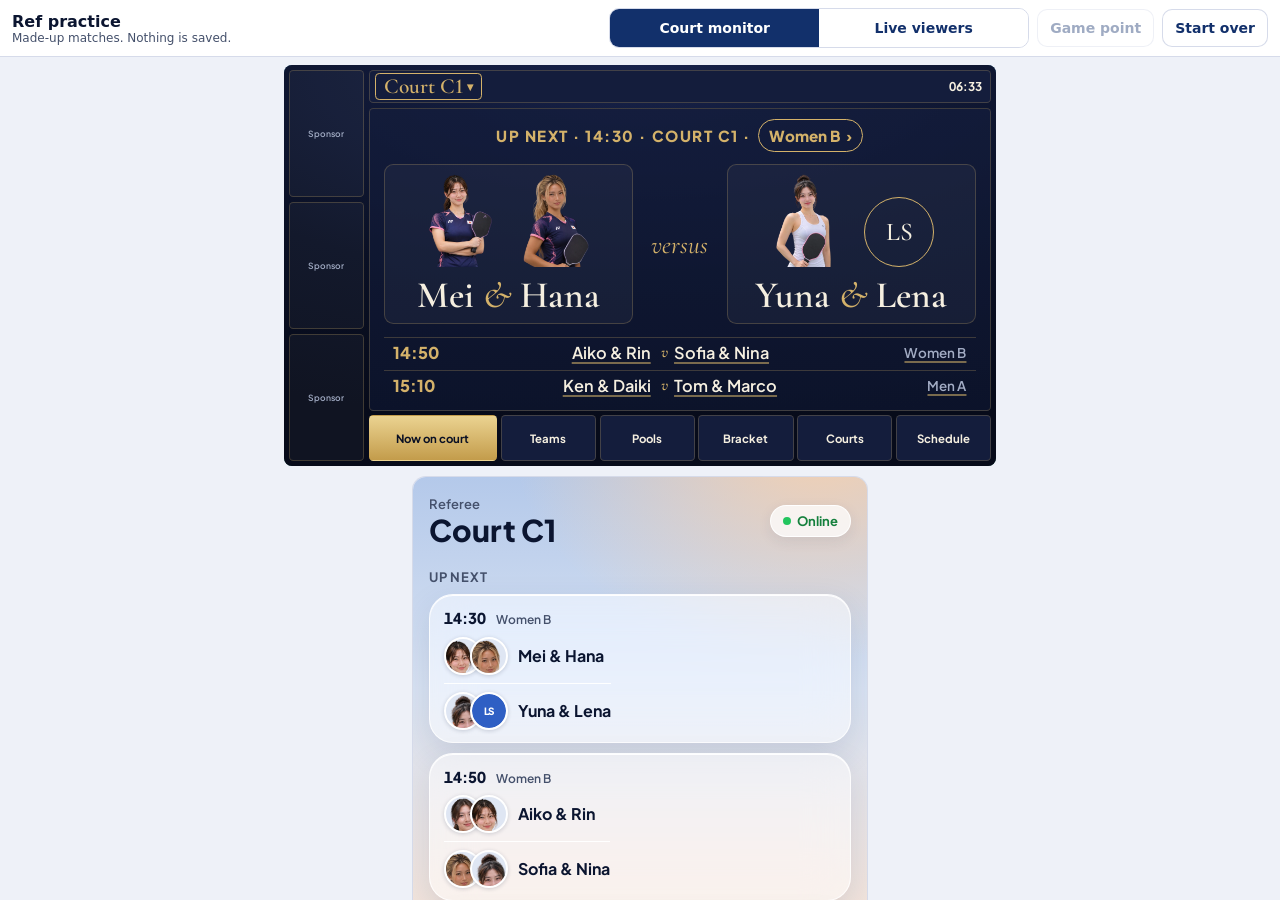
==== index.html @ c22890d1 "Screen switch in the top bar Co-Authored-By: Claude Opus 5.5 <noreply@anthropic.com>" ====
<!doctype html>
<html lang="en">
  <head>
    <meta charset="utf-8" />
    <title>Overlay preview</title>
    <meta name="viewport" content="width=device-width, initial-scale=1, viewport-fit=cover" />
    <style>
      /* Every overlay in one place, drawn by the real overlay.html from sample data. */
      :root {
        color-scheme: light;
        --navy: #12306b;
        --ink: #0b1530;
        --dim: #44506b;
        --line: rgba(30, 58, 138, 0.18);
      }
      * {
        box-sizing: border-box;
      }
      [hidden] {
        display: none !important;
      }
      body {
        margin: 0;
        background: #eef1f8;
        color: var(--ink);
        font-family: 'Segoe UI', system-ui, sans-serif;
      }
      header {
        position: sticky;
        top: 0;
        z-index: 2;
        background: #fff;
        border-bottom: 1px solid var(--line);
        padding: 10px 16px;
      }
      .bar {
        max-width: 1100px;
        margin: 0 auto;
        display: flex;
        align-items: center;
        gap: 8px;
      }
      .where {
        flex: 1;
        min-width: 0;
        font-weight: 700;
        white-space: nowrap;
        overflow: hidden;
        text-overflow: ellipsis;
      }
      button {
        font: inherit;
        font-weight: 700;
        border-radius: 10px;
        cursor: pointer;
        min-height: 44px;
        padding: 0 16px;
      }
      .step {
        border: 1px solid var(--line);
        background: #fff;
        color: var(--navy);
      }
      .step.primary,
      .play {
        border: 0;
        background: var(--navy);
        color: #fff;
      }
      .step:disabled {
        opacity: 0.4;
        cursor: default;
      }
      main {
        max-width: 1100px;
        margin: 0 auto;
        padding: 16px;
        display: flex;
        flex-direction: column;
        gap: 32px;
      }
      section {
        scroll-margin-top: 84px;
      }
      /* Room for Next to bring the last one to the top too. */
      section:last-child {
        min-height: calc(100vh - 100px);
      }
      h2 {
        margin: 0;
        font-size: 20px;
      }
      .when {
        margin: 2px 0 8px;
        color: var(--dim);
      }
      /* A stand-in for the camera, so the overlay's clear background shows. */
      .frame {
        position: relative;
        aspect-ratio: 16 / 9;
        border-radius: 10px;
        overflow: hidden;
        background: linear-gradient(180deg, #2f6f8f, #1d5a4c);
      }
      iframe {
        position: absolute;
        inset: 0;
        width: 100%;
        height: 100%;
        border: 0;
        background: transparent;
      }
      .play {
        margin-top: 8px;
      }

      .views {
        display: flex;
        border: 1px solid var(--line);
        border-radius: 10px;
        overflow: hidden;
        flex: none;
      }
      .views button {
        border: 0;
        border-radius: 0;
        background: #fff;
        color: var(--navy);
        padding: 0 12px;
      }
      .views button.on {
        background: var(--navy);
        color: #fff;
      }
      .bar.pairing .step,
      .bar.pairing .where {
        display: none;
      }
      .bar.pairing {
        justify-content: center;
      }

      /* The real ref page beside the real overlay, on made-up matches. Nothing touches the server. */
      #pair {
        max-width: 1500px;
        margin: 0 auto;
        padding: 16px;
      }
      .split {
        display: grid;
        grid-template-columns: minmax(0, 380px) minmax(0, 1fr);
        gap: 16px;
        align-items: start;
      }
      .split h2 {
        margin-bottom: 8px;
      }
      .screen .frame {
        max-width: calc((100vh - 280px) * 16 / 9);
        min-width: min(100%, 480px);
      }
      .phone {
        position: relative;
        height: calc(100vh - 170px);
        min-height: 560px;
        max-height: 850px;
        border-radius: 18px;
        overflow: hidden;
        border: 1px solid var(--line);
        background: #fff;
      }
      .made-up {
        margin: 8px 0 0;
        font-size: 13px;
        color: var(--dim);
      }
      .steps {
        list-style: none;
        margin: 12px 0 0;
        padding: 0;
        display: grid;
        grid-template-columns: repeat(6, minmax(0, 1fr));
        gap: 6px;
      }
      .steps li {
        padding: 8px 6px;
        min-height: 64px;
        border-radius: 10px;
        border: 1px solid var(--line);
        background: #fff;
        font-size: 13px;
        color: var(--dim);
      }
      .steps b {
        display: block;
        font-size: 14px;
        color: var(--ink);
      }
      .steps li.now {
        border: 2px solid var(--navy);
        background: #e8eefc;
      }
      .steps li.up {
        border: 2px solid #15803d;
        background: #e7f6ec;
      }
      .controls {
        display: flex;
        flex-wrap: wrap;
        gap: 8px;
        margin-top: 12px;
        align-items: center;
      }
      .controls .show {
        flex: 1 1 220px;
        border: 0;
        background: var(--navy);
        color: #fff;
      }
      .controls .show.hide {
        background: #fff;
        color: var(--navy);
        border: 2px solid var(--navy);
      }
      .controls .mode {
        flex: 0 1 auto;
        border: 1px solid var(--line);
        background: #fff;
        color: var(--ink);
      }
      .placenote {
        font-weight: 700;
      }
      .placenote.bad {
        color: #b91c1c;
      }
      .timer {
        display: flex;
        align-items: center;
        gap: 8px;
        font-weight: 700;
      }
      .timer select {
        font: inherit;
        min-height: 44px;
        padding: 0 8px;
        border: 1px solid var(--line);
        border-radius: 10px;
        background: #fff;
      }
      .ready {
        width: 100%;
        margin: 0;
        font-weight: 700;
        color: #b45309;
      }
      .log {
        list-style: none;
        margin: 12px 0 0;
        padding: 0;
        font-size: 14px;
      }
      .log li {
        padding: 6px 0;
        border-top: 1px solid var(--line);
      }
      .log time {
        color: var(--dim);
        margin-right: 8px;
        font-variant-numeric: tabular-nums;
      }
      @media (max-width: 900px) {
        .split {
          grid-template-columns: minmax(0, 1fr);
        }
        .screen {
          order: -1;
        }
        .steps {
          grid-template-columns: repeat(2, minmax(0, 1fr));
        }
      }

      /* Ref practice (?view=practice): two parts stacked. On top, the screen people watch,
         the stream or the court monitor, switched between. Below, the real ref page on
         made-up matches, so a tap there shows straight away above it. */
      body.practice > header,
      body.practice #pair {
        display: none;
      }
      #practice {
        display: none;
      }
      body.practice #practice {
        display: flex;
        flex-direction: column;
        /* Exactly the screen, so the picture stays in view while the ref taps below it. */
        height: 100dvh;
        min-height: 560px;
      }
      .pbar {
        display: flex;
        align-items: center;
        gap: 8px;
        padding: 8px 12px;
        padding-top: max(8px, env(safe-area-inset-top));
        background: #fff;
        border-bottom: 1px solid var(--line);
      }
      .pbar .ptitle {
        flex: 1;
        min-width: 0;
      }
      .pbar b {
        display: block;
        font-size: 16px;
      }
      .pbar small {
        display: block;
        color: var(--dim);
        font-size: 12px;
        white-space: nowrap;
        overflow: hidden;
        text-overflow: ellipsis;
      }
      .pbar button,
      .pswitch button {
        min-height: 38px;
        padding: 0 12px;
        border: 1px solid var(--line);
        background: #fff;
        color: var(--navy);
        font-size: 14px;
      }
      .pbar button[disabled] {
        opacity: 0.4;
      }
      .pscreen {
        width: 100%;
        max-width: calc(46dvh * 16 / 9);
        margin: 0 auto;
        padding: 8px 12px 0;
      }
      .pbar {
        flex-wrap: wrap;
      }
      .pswitch {
        display: flex;
        flex: 0 1 420px;
        border: 1px solid var(--line);
        border-radius: 10px;
        overflow: hidden;
      }
      .pswitch button {
        flex: 1;
        border: 0;
        border-radius: 0;
      }
      .pswitch button.on {
        background: var(--navy);
        color: #fff;
      }
      /* Too narrow for one line (a phone): the switch takes the second line, full width. */
      @media (max-width: 599px) {
        .pswitch {
          order: 1;
          flex-basis: 100%;
        }
      }
      .pscreen .frame {
        width: 100%;
        border-radius: 8px;
      }
      #practice .pref {
        flex: 1;
        min-height: 0;
        display: flex;
        width: 100%;
        max-width: 480px;
        margin: 10px auto 0;
        padding: 0 12px env(safe-area-inset-bottom);
      }
      .pref .phone {
        flex: 1;
        height: auto;
        min-height: 0;
        max-height: none;
        border-radius: 14px 14px 0 0;
        border-bottom: 0;
      }
    </style>
  </head>
  <body>
    <header>
      <div class="bar" id="bar">
        <div class="views">
          <button id="viewAll" class="on" onclick="setView(false)">All overlays</button>
          <button id="viewRef" onclick="setView(true)">With the ref</button>
          <button id="viewMonitor" onclick="setView(true, true)">Court monitor</button>
          <button onclick="location.href = './'">
            Ref practice
          </button>
        </div>
        <div class="where" id="where" aria-live="polite"></div>
        <button class="step" id="prev" onclick="go(-1)">Previous</button>
        <button class="step primary" id="next" onclick="go(1)">Next</button>
      </div>
    </header>
    <main id="list"></main>

    <div id="pair" hidden>
      <div class="split">
        <div>
          <h2>Referee</h2>
          <div class="phone"><iframe id="refFrame" title="Referee page"></iframe></div>
          <p class="made-up">The real ref page, on made-up matches. Nothing is saved.</p>
        </div>
        <div class="screen">
          <h2 id="screenTitle">What viewers see</h2>
          <div class="frame" id="liveBox">
            <iframe id="liveFrame" title="Overlay" src="overlay.html?preview=1"></iframe>
          </div>
          <div class="frame" id="monitorBox" hidden>
            <iframe id="monitorFrame" title="Court monitor"></iframe>
          </div>
          <ol class="steps" id="steps"></ol>
          <div class="controls">
            <p class="ready" id="ready" hidden>New stage ready: press Show to bring it up.</p>
            <button class="show" id="showButton" onclick="pressShow()"></button>
            <button class="mode" id="modeButton" onclick="switchMode()"></button>
            <label class="timer" id="monitorCourtBox" hidden>
              Monitor is on
              <select id="monitorCourtPick" onchange="setMonitorCourt()"></select>
            </label>
            <label class="timer" id="refCourtBox" hidden>
              Ref phone is on
              <select id="refCourtPick" onchange="setRefCourt()"></select>
            </label>
            <label class="timer" id="timerBox" hidden>
              Goes back after
              <select id="timerSeconds" onchange="setMonitorTimer()">
                <option value="10">10 seconds</option>
                <option value="20" selected>20 seconds</option>
                <option value="30">30 seconds</option>
                <option value="60">60 seconds</option>
              </select>
            </label>
            <button class="mode" id="skipButton" onclick="skipToGamePoint()">
              Skip to game point
            </button>
            <button class="mode" onclick="startOver()">Start over</button>
          </div>
          <div id="placeBox"></div>
          <ul class="log" id="log"></ul>
        </div>
      </div>
    </div>

    <div id="practice">
      <div class="pbar">
        <div class="ptitle">
          <b>Ref practice</b>
          <small>Made-up matches. Nothing is saved.</small>
        </div>
        <div class="pswitch" role="tablist">
          <button data-screen="monitor" class="on" onclick="showScreen('monitor')">
            Court monitor
          </button>
          <button data-screen="live" onclick="showScreen('live')">Live viewers</button>
        </div>
        <button id="pSkip" onclick="skipToGamePoint()" disabled>Game point</button>
        <button onclick="startOver()">Start over</button>
      </div>
      <section class="pscreen" id="pScreen"></section>
      <section class="pref" id="pRef"></section>
    </div>

    <script>
      const SAMPLE = (n) => new URL(`overlay/preview/player${n}.webp`, location.href).pathname;
      const at = (time) => `2026-11-14T${time}:00`;
      const TEAM1 = {
        name: 'Mei & Hana',
        wins: 2,
        losses: 1,
        point_difference: 4,
        previous: [],
        players: [
          { name: 'Mei Suzuki', dupr: 3.32, age: 28, photo: SAMPLE(1) },
          { name: 'Hana Sato', dupr: 3.18, age: 31, photo: SAMPLE(2) },
        ],
      };
      const TEAM2 = {
        name: 'Yuna & Lena',
        wins: 1,
        losses: 2,
        point_difference: -6,
        previous: [],
        players: [
          { name: 'Yuna Park', dupr: 3.05, age: 26, photo: SAMPLE(3) },
          // No photo: this is how a player who skipped the booth looks.
          { name: 'Lena Schmidt', dupr: 2.99, age: 34, photo: null },
        ],
      };
      const graphic = (stage, extra = {}) => ({
        key: `${stage}:1`,
        stage,
        court: 'C1',
        pool: 'Women B',
        start_time: at('14:30'),
        team1: TEAM1,
        team2: TEAM2,
        toss_winner: null,
        games: [],
        winner: null,
        following: [],
        ...extra,
      });
      const SCOREBOARD = {
        team1: TEAM1.name,
        team2: TEAM2.name,
        score1: 7,
        score2: 5,
        games1: 0,
        games2: 0,
        best_of: 1,
        game_number: 1,
        serving_team: 1,
        server_number: 2,
        status: 'IN_PROGRESS',
        division: 'Women',
        round: 'Semi-final',
      };
      const INTRO = { scoreboard: null, graphic: graphic('INTRO') };
      const PLAYERS = {
        scoreboard: null,
        graphic: graphic('PLAYERS', {
          toss_winner: 1,
          team1: {
            ...TEAM1,
            previous: [
              {
                opponent: 'Aiko & Rin',
                won: true,
                games: [[11, 8]],
              },
              {
                opponent: 'Sofia & Nina',
                won: false,
                games: [[8, 11]],
              },
              {
                opponent: 'Kaya & Mio',
                won: true,
                games: [[11, 9]],
              },
            ],
          },
          team2: {
            ...TEAM2,
            previous: [
              {
                opponent: 'Sofia & Nina',
                won: true,
                games: [[11, 9]],
              },
              {
                opponent: 'Aiko & Rin',
                won: false,
                games: [[10, 12]],
              },
              {
                opponent: 'Kaya & Mio',
                won: false,
                games: [[5, 11]],
              },
            ],
          },
        }),
      };

      const OVERLAYS = [
        { name: 'Match intro', when: 'The ref calls the players.', state: INTRO },
        {
          name: 'Coin toss: who calls it',
          when: 'A player presses their name.',
          state: {
            scoreboard: null,
            graphic: graphic('TOSS', {
              toss: {
                caller_team: 1,
                caller_name: 'Mei Suzuki',
                call: null,
                result: null,
                picks: [],
                starters: [],
                latest: null,
              },
            }),
          },
        },
        {
          name: 'Coin toss: what they call',
          when: 'They press heads or tails, and the coin spins.',
          state: {
            scoreboard: null,
            graphic: graphic('TOSS', {
              toss: {
                caller_team: 1,
                caller_name: 'Mei Suzuki',
                call: 'HEADS',
                result: null,
                picks: [],
                starters: [],
                latest: null,
              },
            }),
          },
        },
        {
          name: 'Coin toss: what they pick',
          when: 'Each team makes its pick. Who serves or receives first looks the same, with one player.',
          state: {
            scoreboard: null,
            graphic: graphic('TOSS', {
              toss: {
                caller_team: 1,
                caller_name: 'Mei Suzuki',
                call: 'HEADS',
                result: 'TAILS',
                picks: [{ team: 2, choice: 'SERVE' }],
                starters: [],
                latest: 'PICK',
              },
            }),
          },
        },
        {
          name: 'Player cards',
          when: 'The phone is back with the ref, or the ref flipped the coin.',
          state: PLAYERS,
        },
        {
          name: 'Scoreboard',
          when: 'The ref starts the match.',
          state: { scoreboard: SCOREBOARD, graphic: null },
        },
        {
          name: 'Match result',
          when: 'The ref finishes the match.',
          state: {
            scoreboard: null,
            graphic: graphic('RESULT', {
              winner: 1,
              games: [[11, 9]],
            }),
          },
        },
        {
          name: 'Up next and order of play',
          when: 'Before the first match, and each time signing is completed.',
          state: {
            scoreboard: null,
            graphic: graphic('UP_NEXT', {
              following: [
                {
                  start_time: at('14:50'),
                  pool: 'Women B',
                  team1: 'Aiko & Rin',
                  team2: 'Sofia & Nina',
                },
                {
                  start_time: at('15:10'),
                  pool: 'Men A',
                  team1: 'Ken & Daiki',
                  team2: 'Tom & Marco',
                },
                {
                  start_time: at('15:30'),
                  pool: 'Men A',
                  team1: 'Jun & Sota',
                  team2: 'Alex & Ben',
                },
                { start_time: at('15:50'), pool: 'Mixed', team1: 'Mei & Ken', team2: 'Yuna & Tom' },
              ],
            }),
          },
        },
        { name: 'Stinger', when: 'Plays on every change of graphic.', state: INTRO, stinger: true },
      ];

      // "Move score" under a frame showing the score: drag it, pull its yellow corner
      // to resize. Saved on letting go; every stream's overlay in OBS follows within
      // a few seconds, and the frames here straight away.
      const placeFrames = [];
      function placeControls(frame) {
        placeFrames.push(frame);
        const box = document.createElement('div');
        box.className = 'controls';
        box.innerHTML = `<button class="mode">Move score</button>
          <button class="mode" hidden>Back to the default spot</button>
          <span class="placenote" hidden></span>`;
        const [toggle, reset, note] = box.children;
        let on = false;
        const send = (resetting = false) =>
          frame.contentWindow.postMessage({ placing: on, reset: resetting }, location.origin);
        toggle.onclick = () => {
          on = !on;
          toggle.textContent = on ? 'Done moving' : 'Move score';
          reset.hidden = note.hidden = !on;
          note.className = 'placenote';
          note.textContent = 'Drag it, or pull the yellow corner to resize.';
          send();
        };
        reset.onclick = () => send(true);
        frame.addEventListener('load', () => on && send());
        window.addEventListener('message', (event) => {
          if (event.origin !== location.origin || event.source !== frame.contentWindow) return;
          if (event.data?.layoutSaved == null) return;
          note.hidden = false;
          note.className = event.data.layoutSaved ? 'placenote' : 'placenote bad';
          note.textContent = event.data.layoutSaved
            ? 'Saved: every stream uses this now.'
            : 'Not saved: sign in to Bracket in this browser first.';
          // The other frames on this page follow at once.
          if (event.data.layoutSaved) {
            for (const other of placeFrames) {
              if (other !== frame)
                other.contentWindow?.postMessage({ reloadLayout: true }, location.origin);
            }
          }
        });
        return box;
      }

      const list = document.getElementById('list');
      const sections = OVERLAYS.map((overlay, index) => {
        const section = document.createElement('section');
        section.dataset.index = index;
        section.innerHTML = `<h2>${index + 1}. ${overlay.name}</h2><p class="when">${overlay.when}</p>
    <div class="frame"><iframe title="${overlay.name}" src="overlay.html?preview=1" loading="lazy"></iframe></div>`;
        const frame = section.querySelector('iframe');
        frame.addEventListener('load', () =>
          frame.contentWindow.postMessage(overlay.state, location.origin),
        );
        if (overlay.stinger) {
          const play = document.createElement('button');
          play.className = 'play';
          play.textContent = 'Play stinger';
          let showing = INTRO;
          play.onclick = () => {
            showing = showing === INTRO ? PLAYERS : INTRO;
            frame.contentWindow.postMessage(showing, location.origin);
          };
          section.append(play);
        }
        if (overlay.state.scoreboard != null) section.append(placeControls(frame));
        list.append(section);
        return section;
      });

      let current = 0;
      let pairing = false;
      function showWhere() {
        document.getElementById('where').textContent =
          `${current + 1} of ${OVERLAYS.length} · ${OVERLAYS[current].name}`;
        document.getElementById('prev').disabled = current === 0;
        document.getElementById('next').disabled = current === OVERLAYS.length - 1;
      }

      function go(step) {
        const target = Math.min(OVERLAYS.length - 1, Math.max(0, current + step));
        current = target;
        showWhere();
        sections[target].scrollIntoView();
      }

      // The overlay at the top of the window, however it got there. Several fit on a tall screen.
      window.addEventListener('scroll', () => {
        if (pairing) return;
        current =
          sections.filter((section) => section.getBoundingClientRect().top <= 100).length - 1;
        showWhere();
      });

      document.addEventListener('keydown', (event) => {
        if (pairing) return;
        if (event.key === 'ArrowRight') go(1);
        if (event.key === 'ArrowLeft') go(-1);
      });
      showWhere();

      /* With the ref: the real referee page beside the real overlay, on made-up matches. The ref
   page's requests come here instead of the server (see ref-sandbox.js), so nothing is saved
   and any change to its flow shows up here straight away. The answers, the stages and the
   show and hide rules copy the backend (routes/match_scoring.py, routes/referee.py and
   logic/overlay.py), so change them together. */
      const STAGES = [
        {
          stage: 'UP_NEXT',
          name: 'Up next',
          cause: 'Before the first match, or signing completed',
        },
        { stage: 'INTRO', name: 'Match intro', cause: 'Ref called the players' },
        { stage: 'TOSS', name: 'Coin toss', cause: 'A player pressed their name' },
        { stage: 'PLAYERS', name: 'Player cards', cause: 'Phone back with the ref' },
        { stage: 'SCORE', name: 'Scoreboard', cause: 'Ref started the match' },
        { stage: 'RESULT', name: 'Match result', cause: 'Ref finished the match' },
      ];
      const stageInfo = (stage) => STAGES.find((row) => row.stage === stage);
      const $ = (id) => document.getElementById(id);
      const person = (name, dupr, age, photo = null) => ({ name, dupr, age, photo });
      const pair = (name, players) => ({
        name,
        players,
        wins: 0,
        losses: 0,
        point_difference: 0,
        previous: [],
      });
      const RULES = { scoring_type: 'SIDEOUT', play_to: 11, win_by: 2, switch_ends: true };
      const C1_MATCHES = [
        {
          id: 1,
          time: '14:30',
          pool: 'Women B',
          best_of: 1,
          team1: PLAYERS.graphic.team1,
          team2: PLAYERS.graphic.team2,
        },
        {
          id: 2,
          time: '14:50',
          pool: 'Women B',
          best_of: 1,
          team1: pair('Aiko & Rin', [
            person('Aiko Tanaka', 3.41, 24, SAMPLE(4)),
            person('Rin Ito', 3.27, 29, SAMPLE(1)),
          ]),
          team2: pair('Sofia & Nina', [
            person('Sofia Reyes', 3.12, 33, SAMPLE(2)),
            person('Nina Koh', 3.36, 27, SAMPLE(3)),
          ]),
        },
        {
          // Nobody here has been to the booth: the plain card.
          id: 3,
          time: '15:10',
          pool: 'Men A',
          best_of: 1,
          team1: pair('Ken & Daiki', [person('Ken Mori', 3.5, 35), person('Daiki Abe', 3.44, 30)]),
          team2: pair('Tom & Marco', [
            person('Tom Lee', 3.38, 41),
            person('Marco Rossi', 3.29, 38),
          ]),
        },
      ];
      // The court the ref phone is on, and its matches: the rest of this page works on those.
      let refCourt = 'C1';
      let monitorCourt = 'C1';
      let MATCHES = C1_MATCHES;
      const allMatches = () => Object.values(LINES).flat();
      const matchById = (id) => allMatches().find((match) => match.id === id);
      const courtOf = (id) => COURT_NAMES.find((name) => LINES[name].some((row) => row.id === id));

      let sim;
      let lastStage;
      let lastShowing;

      function startOver() {
        const live = {};
        for (const match of allMatches()) {
          live[match.id] = {
            scoring: null,
            history: [],
            opened: false,
            tossed: false,
            completed: false,
            signatures: [],
            savedAt: 0,
          };
        }
        sim = {
          live,
          notes: {},
          clock: 0,
          index: 0,
          stage: 'UP_NEXT',
          mode: sim?.mode ?? 'DISAPPEAR',
          displayed: null,
          hidden: null,
        };
        // Some courts are already playing when the page starts.
        for (const row of ALREADY_PLAYING) {
          const match = matchById(row.id);
          const scoring = {
            ...newScoring(
              match,
              row.serving,
              match.id * 100 + row.serving * 10 + row.server,
              match.id * 100 + (3 - row.serving) * 10,
            ),
            current_score1: row.score1,
            current_score2: row.score2,
            server_number: row.serverNumber,
          };
          Object.assign(live[match.id], {
            scoring,
            history: [copy(scoring)],
            opened: true,
            tossed: true,
          });
        }
        findStage();
        lastStage = undefined;
        lastShowing = undefined;
        $('log').replaceChildren();
        sessionStorage.removeItem('ref.pending.demo');
        openRef();
        // The monitor starts over too, so it's never older code than the phone.
        if ($('monitorFrame').src) $('monitorFrame').src = 'court-screen.html?preview=1';
        update();
      }

      function openRef(resume = null) {
        $('refFrame').src =
          `ref.html?tournament=demo&court=${COURT_NAMES.indexOf(refCourt) + 1}&sandbox=1${resume ? `&resume=${resume}` : ''}`;
      }

      const isFinished = (live) => live.scoring?.status === 'FINISHED';

      // Where one court has got to: which stage, and which of its matches.
      function stageOfLine(matches) {
        const line = matches.map((match, index) => ({ index, live: sim.live[match.id] }));
        const pick = (stage, row) => ({ stage, index: row.index });

        const playing = line.find((row) => row.live.scoring?.status === 'IN_PROGRESS');
        if (playing) return pick('SCORE', playing);
        const waiting = line.filter((row) => !isFinished(row.live));
        const tossing = waiting.find((row) => row.live.tossLive);
        if (tossing) return pick('TOSS', tossing);
        const tossed = waiting.find((row) => row.live.tossed);
        if (tossed) return pick('PLAYERS', tossed);
        const opened = waiting.find((row) => row.live.opened);
        if (opened) return pick('INTRO', opened);

        const refereed = line.filter((row) => isFinished(row.live));
        if (refereed.length) {
          const latest = refereed.reduce((a, b) => (b.live.savedAt > a.live.savedAt ? b : a));
          if (!latest.live.completed) return pick('RESULT', latest);
        }
        if (waiting.length) return pick('UP_NEXT', waiting[0]);
        return { stage: null, index: 0 };
      }

      function findStage() {
        Object.assign(sim, stageOfLine(MATCHES));
      }

      function refereeRow(match) {
        const live = sim.live[match.id];
        const players = (team, side) =>
          team.players.map((player, i) => {
            const id = match.id * 100 + side * 10 + i;
            return { id, name: player.name, note: sim.notes[id] ?? null, photo: player.photo };
          });
        return {
          ...RULES,
          match_id: match.id,
          start_time: at(match.time),
          pool: match.pool,
          best_of: match.best_of,
          team1: match.team1.name,
          team2: match.team2.name,
          team1_players: players(match.team1, 1),
          team2_players: players(match.team2, 2),
          ready: true,
          toss: live.toss ?? null,
          status: live.scoring?.status ?? 'NOT_STARTED',
          games: live.scoring?.games ?? [],
          current_score1: live.scoring?.current_score1 ?? 0,
          current_score2: live.scoring?.current_score2 ?? 0,
          undo_steps: Math.max(0, live.history.length - 1),
        };
      }

      const copy = (value) => JSON.parse(JSON.stringify(value));
      const signedFor = (scoring) =>
        JSON.stringify([
          scoring?.games,
          scoring?.current_score1,
          scoring?.current_score2,
          scoring?.status,
        ]);

      function saveScoring(live, body) {
        if (signedFor(live.scoring) !== signedFor(body)) {
          live.signatures = [];
          live.completed = false;
        }
        live.scoring = { ...live.scoring, ...body };
        live.history.push(copy(live.scoring));
        live.savedAt = ++sim.clock;
      }

      const newScoring = (match, serving, serverAnchor, receiverAnchor) => ({
        ...RULES,
        best_of: match.best_of,
        id: match.id,
        match_id: match.id,
        tournament_id: 0,
        updated: new Date().toISOString(),
        games: [],
        current_score1: 0,
        current_score2: 0,
        serving_team: serving,
        server_number: 2,
        first_server_team: serving,
        server_anchor_player_id: serverAnchor,
        receiver_anchor_player_id: receiverAnchor,
        current_server_player_id: serverAnchor,
        status: 'IN_PROGRESS',
      });

      function answerRef(method, route, body) {
        const fail = (status, detail) => ({ status, data: { detail } });
        const ok = (data) => ({ status: 200, data });

        const courtAsked = route.match(/^\/referee\/courts\/(\d+)\/matches$/);
        if (method === 'GET' && courtAsked) {
          const name = COURT_NAMES[Number(courtAsked[1]) - 1];
          return ok({ court_name: name, colors: {}, matches: LINES[name].map(refereeRow) });
        }
        const note = route.match(/^\/referee\/players\/(\d+)\/note$/);
        if (method === 'PUT' && note) {
          sim.notes[note[1]] = body.note.trim() || null;
          return ok({ success: true });
        }
        const found = route.match(/^\/(?:referee\/)?matches\/(\d+)\/(.+)$/);
        const match = found && matchById(Number(found[1]));
        if (!match) return fail(404, 'No such match');
        const live = sim.live[match.id];
        const vs = `${match.team1.name} vs ${match.team2.name}`;

        switch (`${method} ${found[2]}`) {
          case 'GET arrivals':
            return ok({ data: live.here ?? [] });
          case 'PUT arrivals':
            setHere(match, body.player_id, body.here, 'by the ref');
            return ok({ success: true });
          case 'POST opened':
            addLog(`Ref called the players${live.opened ? ' again' : ''}: ${vs}`);
            live.opened = true;
            live.calls = (live.calls ?? 0) + 1;
            live.calledAt = ++sim.clock;
            live.calling = true;
            return ok({ success: true });
          case 'PUT coin_flip':
            addLog(`Ref flipped the coin: ${body.result === 'HEADS' ? 'heads' : 'tails'}`);
            live.calling = false;
            live.tossed = true;
            return ok({ data: { match_id: match.id, result: body.result } });
          case 'PUT toss_live':
            live.tossLive = body.toss;
            live.tossEvents = body.toss?.events ?? [];
            if (body.toss) live.calling = false;
            return ok({ success: true });
          case 'PUT toss': {
            const winner = body.call === body.result ? body.caller_team : 3 - body.caller_team;
            const chose = [
              [winner, body.winner_choice],
              [3 - winner, body.loser_choice],
              [winner, body.winner_second_choice],
            ].find(([, choice]) => choice === 'SERVE' || choice === 'RECEIVE');
            const serving = chose[1] === 'SERVE' ? chose[0] : 3 - chose[0];
            live.toss = { ...body, winner_team: winner, serving_team: serving };
            live.tossLive = null;
            live.tossed = true;
            live.calling = false;
            const winnerName = winner === 1 ? match.team1.name : match.team2.name;
            addLog(
              `${winnerName} won the toss, ${serving === 1 ? match.team1.name : match.team2.name} serve first`,
            );
            return ok({ data: live.toss });
          }
          case 'GET scoring':
            return live.scoring
              ? ok({ data: live.scoring })
              : fail(404, "This match hasn't been started");
          case 'POST scoring/start':
            live.calling = false;
            // Starting a match already started gives back what's there, as the server does.
            if (live.scoring) return ok({ data: live.scoring });
            live.scoring = newScoring(
              match,
              body.first_server_team,
              body.server_anchor_player_id,
              body.receiver_anchor_player_id,
            );
            live.history = [copy(live.scoring)];
            addLog('Ref started the match');
            return ok({ data: live.scoring });
          case 'PUT scoring': {
            const gamesBefore = live.scoring?.games.length ?? 0;
            const waitingForServe = gamesBefore > 0 && live.scoring.server_anchor_player_id == null;
            saveScoring(live, body);
            if (body.games.length > gamesBefore)
              addLog(`Game ${body.games.length} over: ${body.games.at(-1).join('–')}`);
            if (waitingForServe && body.server_anchor_player_id != null) {
              addLog(
                `Ref started game ${body.games.length + 1}: ${body.serving_team === 1 ? match.team1.name : match.team2.name} serve`,
              );
            }
            return ok({ data: live.scoring });
          }
          case 'POST scoring/undo':
            if (live.history.length < 2) return fail(400, 'Nothing left to undo');
            live.history.pop();
            live.scoring = copy(live.history.at(-1));
            live.signatures = [];
            live.completed = false;
            live.savedAt = ++sim.clock;
            addLog('Ref pressed Undo');
            return ok({ data: live.scoring });
          case 'GET signatures':
            return ok({ data: live.signatures });
          case 'PUT signatures': {
            live.signatures = [body.team1, body.team2]
              .map((signature, i) => ({
                team: i + 1,
                signature,
                signed_at: new Date().toISOString(),
              }))
              .filter((row) => row.signature != null);
            live.completed = true;
            const count = live.signatures.length;
            addLog(`Ref completed the match with ${count} signature${count === 1 ? '' : 's'}`);
            return ok({ success: true });
          }
          default:
            return fail(404, `The preview doesn't know ${method} ${found[2]}`);
        }
      }

      // The ref page's way in, from ref-sandbox.js.
      window.refRequest = (method, path, text) => {
        const route = path.replace('/api/tournaments/demo', '');
        const answer = answerRef(method, route, text ? JSON.parse(text) : null);
        if (answer.status >= 400 && !(method === 'GET' && route.endsWith('/scoring'))) {
          addLog(`The ref page asked for something the preview can't do: ${method} ${route}`);
        }
        if (method !== 'GET') {
          findStage();
          update();
        }
        return { status: answer.status, body: JSON.stringify(answer.data) };
      };

      /* Tapping every rally of a game gets slow when it's the flow being looked at. This jumps
   the score, then reopens the ref page on it the way a referee picking the match up would. */
      function skipToGamePoint() {
        const match = MATCHES[sim.index];
        const live = sim.live[match.id];
        const { serving_team: team, current_score1: score1, current_score2: score2 } = live.scoring;
        const other = team === 1 ? score2 : score1;
        const own = Math.max(RULES.play_to - 1, other + 1);
        saveScoring(live, {
          current_score1: team === 1 ? own : other,
          current_score2: team === 1 ? other : own,
        });
        addLog(
          `Skipped to game point: ${live.scoring.current_score1}–${live.scoring.current_score2}`,
        );
        openRef(match.id);
        update();
      }

      const currentKey = () => (sim.stage ? `${sim.stage}:${sim.index}` : null);
      const isScore = (key) => key != null && key.startsWith('SCORE:');

      function shown() {
        const current = currentKey();
        const scoreboard = isScore(current) && sim.hidden !== current;
        if (sim.mode === 'APPEAR') return { graphic: sim.displayed, scoreboard };
        return { graphic: isScore(current) || sim.hidden === current ? null : current, scoreboard };
      }

      function pressShow() {
        const current = currentKey();
        if (sim.mode === 'APPEAR' && sim.displayed != null) sim.displayed = null;
        else if (sim.mode === 'APPEAR' && !isScore(current)) sim.displayed = current;
        else sim.hidden = sim.hidden === current ? null : current;
        update();
      }

      function switchMode() {
        const current = currentKey();
        const up = shown().graphic;
        sim.mode = sim.mode === 'APPEAR' ? 'DISAPPEAR' : 'APPEAR';
        sim.displayed = sim.mode === 'APPEAR' ? up : null;
        if (sim.mode === 'DISAPPEAR' && !isScore(current)) sim.hidden = up == null ? current : null;
        update();
      }

      // A team's players with who has signed in, for the monitor's cards.
      const signing = (match, side) => ({
        players: (side === 1 ? match.team1 : match.team2).players.map((player, i) => {
          const id = match.id * 100 + side * 10 + i;
          return { ...player, id, here: (sim.live[match.id].here ?? []).includes(id) };
        }),
      });

      function setHere(match, id, here, who) {
        const live = sim.live[match.id];
        const others = (live.here ?? []).filter((row) => row !== id);
        live.here = here ? [...others, id] : others;
        const players = [...signing(match, 1).players, ...signing(match, 2).players];
        const { name } = players.find((player) => player.id === id);
        addLog(`${name} ${here ? 'signed in' : 'taken off'} ${who}`);
        if (players.every((player) => player.here)) live.calling = false;
      }

      function graphicState(key, court = refCourt) {
        const [stage, index] = key.split(':');
        const line = LINES[court];
        const match = line[Number(index)];
        const live = sim.live[match.id];
        const finished = isFinished(live);
        const games = finished ? live.scoring.games : [];
        const won1 = games.filter(([a, b]) => a > b).length;
        const previous = stage === 'PLAYERS' ? {} : { previous: [] };
        return {
          key: `${court}:${key}`,
          stage,
          court,
          pool: match.pool,
          start_time: at(match.time),
          team1: { ...match.team1, ...previous, ...(stage === 'INTRO' ? signing(match, 1) : {}) },
          team2: { ...match.team2, ...previous, ...(stage === 'INTRO' ? signing(match, 2) : {}) },
          toss_winner: stage === 'PLAYERS' ? (live.toss?.winner_team ?? null) : null,
          toss: stage === 'TOSS' ? (live.tossLive ?? null) : null,
          // Stays up through the player cards, until the game starts.
          toss_events: stage === 'TOSS' || stage === 'PLAYERS' ? (live.tossEvents ?? []) : [],
          calls: live.calls ?? 0,
          games,
          winner: finished ? (won1 * 2 > games.length ? 1 : 2) : null,
          following:
            stage === 'UP_NEXT'
              ? line
                  .filter((row) => row !== match && !isFinished(sim.live[row.id]))
                  .map((row) => ({
                    start_time: at(row.time),
                    pool: row.pool,
                    team1: row.team1.name,
                    team2: row.team2.name,
                  }))
              : [],
        };
      }

      /* Who's serving and who's receiving, the way the ref page's currentReceiverId works it out:
   a team's anchor player stands in the even box when its score is even, and the receiver
   is diagonally opposite the server. Null until the ref has said who stands where. */
      function serveNames(match, scoring) {
        const playersOf = (side) =>
          (side === 1 ? match.team1 : match.team2).players.map((player, i) => ({
            id: match.id * 100 + side * 10 + i,
            name: player.name,
          }));
        const nameOf = (side, id) => playersOf(side).find((row) => row.id === id)?.name ?? null;
        const inBox = (side, box) => {
          const anchor =
            side === scoring.first_server_team
              ? scoring.server_anchor_player_id
              : scoring.receiver_anchor_player_id;
          if (anchor == null) return null;
          const score = side === 1 ? scoring.current_score1 : scoring.current_score2;
          if (box === (score % 2 === 0 ? 'even' : 'odd')) return anchor;
          return playersOf(side).find((row) => row.id !== anchor)?.id ?? null;
        };
        const serving = scoring.serving_team;
        const serverId = scoring.current_server_player_id;
        const box = inBox(serving, 'even') === serverId ? 'even' : 'odd';
        // Left to right looking down the court from the main entrance, which is the bottom of the
        // screen. The even box is on a team's right:
        // the team at the far end faces this way, and the near one faces away.
        const top = 3 - mainEndTeam(match, scoring);
        const placed = (side) =>
          (side === top ? ['even', 'odd'] : ['odd', 'even']).map((row) =>
            nameOf(side, inBox(side, row)),
          );
        return {
          server_name: nameOf(serving, serverId),
          receiver_name: nameOf(3 - serving, inBox(3 - serving, box)),
          top_team: top,
          places: { 1: placed(1), 2: placed(2) },
        };
      }

      /* Which team is at the main entrance end right now: where the toss put them, turned
         after every game and halfway through the last one, the way the ref page does it. */
      function mainEndTeam(match, scoring) {
        const end = (sim.live[match.id].tossEvents ?? []).find((row) => row.choice === 'SIDE');
        const start = end ? (end.end === 'FRONT' ? end.team : 3 - end.team) : 1;
        const games = scoring.games.length;
        const lastGame = games + 1 === match.best_of;
        const halfway =
          lastGame &&
          scoring.switch_ends &&
          Math.max(scoring.current_score1, scoring.current_score2) >=
            Math.ceil(scoring.play_to / 2);
        return (games + (halfway ? 1 : 0)) % 2 === 0 ? start : 3 - start;
      }

      function scoreboardState(match = MATCHES[sim.index]) {
        const scoring = sim.live[match.id].scoring;
        return {
          ...serveNames(match, scoring),
          team1: match.team1.name,
          team2: match.team2.name,
          score1: scoring.current_score1,
          score2: scoring.current_score2,
          games1: scoring.games.filter(([a, b]) => a > b).length,
          games2: scoring.games.filter(([a, b]) => b > a).length,
          best_of: match.best_of,
          game_number: scoring.games.length + 1,
          serving_team: scoring.serving_team,
          server_number: scoring.server_number,
          status: scoring.status,
          division: (match.pool ?? '').replace(/ [A-Z]$/, ''),
          round: 'Round robin',
        };
      }

      function addLog(text) {
        const row = document.createElement('li');
        const time = document.createElement('time');
        time.textContent = new Date().toLocaleTimeString([], { hour12: false });
        row.append(time, text);
        $('log').prepend(row);
        while ($('log').children.length > 10) $('log').lastChild.remove();
      }

      function update() {
        const now = shown();
        const stage = sim.stage;
        const upKey = now.graphic;
        const showing = monitoring
          ? stage
          : upKey
            ? upKey.split(':')[0]
            : now.scoreboard
              ? 'SCORE'
              : null;

        if (lastStage === undefined) {
          addLog(stage ? `Starting at: ${stageInfo(stage).name}` : 'No matches left on this court');
        } else if (lastStage !== stage) {
          addLog(stage ? `${stageInfo(stage).name} is ready` : 'No matches left on this court');
        }
        if (lastShowing !== undefined && lastShowing !== showing) {
          addLog(showing ? `On screen: ${stageInfo(showing).name}` : 'Nothing on screen');
        }
        lastStage = stage;
        lastShowing = showing;

        for (const step of $('steps').children) {
          step.classList.toggle('now', step.dataset.stage === stage);
          step.classList.toggle('up', step.dataset.stage === showing);
        }
        const up = showing != null;
        const button = $('showButton');
        button.classList.toggle('hide', up);
        button.textContent = up
          ? `Hide ${stageInfo(showing).name.toLowerCase()}`
          : stage
            ? `Show ${stageInfo(stage).name.toLowerCase()}`
            : 'Nothing to show';
        button.disabled = !up && stage == null;
        $('modeButton').textContent = `Mode: ${sim.mode === 'APPEAR' ? 'Appear' : 'Disappear'}`;
        $('skipButton').disabled = stage !== 'SCORE';
        $('ready').hidden = monitoring || !(upKey != null && upKey !== currentKey());

        $('liveFrame').contentWindow.postMessage(
          {
            graphic: upKey ? graphicState(upKey) : null,
            scoreboard: now.scoreboard ? scoreboardState() : null,
          },
          location.origin,
        );
        sendMonitor();
      }

      /* The court monitor: the same stages as the overlay, but always up, with no show or hide.
   Its browsing pages get made-up pools here, and every court's matches run for real. */
      let monitoring = false;

      // What one court's own monitor shows.
      function courtView(court) {
        const { stage, index } = stageOfLine(LINES[court]);
        return {
          graphic: stage ? graphicState(`${stage}:${index}`, court) : null,
          scoreboard: stage === 'SCORE' ? scoreboardState(LINES[court][index]) : null,
        };
      }

      function sendMonitor() {
        if (!monitoring || sim == null) return;
        $('monitorFrame').contentWindow.postMessage(
          { ...courtView(monitorCourt), browse: browseData() },
          location.origin,
        );
      }

      function setMonitorCourt() {
        monitorCourt = $('monitorCourtPick').value;
        addLog(`Monitor moved to Court ${monitorCourt}`);
        sendMonitor();
      }

      function setRefCourt() {
        refCourt = $('refCourtPick').value;
        MATCHES = LINES[refCourt];
        sim.displayed = null;
        sim.hidden = null;
        findStage();
        lastStage = undefined;
        lastShowing = undefined;
        addLog(`Ref phone moved to Court ${refCourt}`);
        openRef();
        update();
      }

      function setMonitorTimer() {
        $('monitorFrame').contentWindow.postMessage(
          { timerSeconds: Number($('timerSeconds').value) },
          location.origin,
        );
      }

      const MEI = 'Mei & Hana';
      const YUNA = 'Yuna & Lena';
      const AIKO = 'Aiko & Rin';
      const SOFIA = 'Sofia & Nina';
      const KAYA = 'Kaya & Mio';
      const KEN = 'Ken & Daiki';
      const TOM = 'Tom & Marco';
      const JUN = 'Jun & Sota';
      const ALEX = 'Alex & Ben';
      const MIXED1 = 'Mei & Ken';
      const MIXED2 = 'Yuna & Tom';
      const MIXED3 = 'Rin & Daiki';
      const MIXED4 = 'Hana & Marco';
      const SAMPLE_TEAMS = {
        [KAYA]: [person('Kaya Ono', 3.22, 25), person('Mio Hara', 3.15, 30)],
        [JUN]: [person('Jun Kato', 3.41, 37), person('Sota Ueda', 3.33, 33)],
        [ALEX]: [person('Alex Chen', 3.25, 29), person('Ben Wright', 3.31, 44)],
        [MIXED1]: [person('Mei Suzuki', 3.32, 28), person('Ken Mori', 3.5, 35)],
        [MIXED2]: [person('Yuna Park', 3.05, 26), person('Tom Lee', 3.38, 41)],
        [MIXED3]: [person('Rin Ito', 3.27, 29), person('Daiki Abe', 3.44, 30)],
        [MIXED4]: [person('Hana Sato', 3.18, 31), person('Marco Rossi', 3.29, 38)],
      };
      const knownTeams = Object.fromEntries(
        C1_MATCHES.flatMap((match) => [match.team1, match.team2]).map((team) => [team.name, team]),
      );
      const teamNamed = (name) => knownTeams[name] ?? pair(name, SAMPLE_TEAMS[name]);
      const lineMatch = (id, time, pool, team1, team2) => ({
        id,
        time,
        pool,
        best_of: 1,
        team1: teamNamed(team1),
        team2: teamNamed(team2),
      });
      const LINES = {
        C1: C1_MATCHES,
        C2: [
          lineMatch(4, '15:30', 'Women B', AIKO, KAYA),
          lineMatch(5, '16:10', 'Women B', SOFIA, KAYA),
        ],
        C3: [
          lineMatch(6, '15:30', 'Men A', TOM, ALEX),
          lineMatch(7, '15:50', 'Men A', KEN, ALEX),
          lineMatch(8, '16:10', 'Men A', TOM, JUN),
        ],
        A1: [lineMatch(9, '15:50', 'Mixed', MIXED1, MIXED3)],
        A2: [lineMatch(10, '16:10', 'Mixed', MIXED2, MIXED4)],
        A3: [lineMatch(11, '16:30', 'Mixed', MIXED1, MIXED4)],
      };
      const COURT_NAMES = Object.keys(LINES);
      const ALREADY_PLAYING = [
        { id: 4, score1: 4, score2: 9, serving: 2, serverNumber: 1, server: 0 },
        { id: 6, score1: 10, score2: 10, serving: 1, serverNumber: 2, server: 1 },
        { id: 10, score1: 2, score2: 1, serving: 1, serverNumber: 2, server: 0 },
      ];
      const played = (time, court, team1, team2, games) => ({
        time,
        court,
        team1,
        team2,
        state: 'done',
        games,
      });
      const SAMPLE_POOLS = [
        {
          name: 'Women B',
          teams: [MEI, YUNA, AIKO, SOFIA, KAYA],
          matches: [
            played('11:30', 'C1', MEI, AIKO, [[11, 8]]),
            played('11:50', 'C1', YUNA, SOFIA, [[11, 9]]),
            played('12:30', 'C2', MEI, SOFIA, [[8, 11]]),
            played('12:50', 'C2', YUNA, AIKO, [[10, 12]]),
            played('13:30', 'C1', MEI, KAYA, [[11, 9]]),
            played('13:50', 'C1', YUNA, KAYA, [[5, 11]]),
            { fromRef: 1 },
            { fromRef: 2 },
            { fromRef: 4 },
            { fromRef: 5 },
          ],
        },
        {
          name: 'Men A',
          teams: [KEN, TOM, JUN, ALEX],
          matches: [
            played('13:10', 'C3', JUN, ALEX, [[11, 7]]),
            played('13:30', 'C3', KEN, JUN, [[11, 9]]),
            { fromRef: 3 },
            { fromRef: 6 },
            { fromRef: 7 },
            { fromRef: 8 },
          ],
        },
        {
          name: 'Mixed',
          teams: [MIXED1, MIXED2, MIXED3, MIXED4],
          matches: [
            played('14:00', 'A1', MIXED1, MIXED2, [[11, 8]]),
            played('14:20', 'A1', MIXED3, MIXED4, [[6, 11]]),
            { fromRef: 9 },
            { fromRef: 10 },
            { fromRef: 11 },
          ],
        },
      ];
      const tie = (label, court, time, team1, team2, score1, score2) => ({
        label,
        court,
        time,
        team1,
        team2,
        score1,
        score2,
      });
      const SAMPLE_BRACKETS = [
        {
          name: 'Women',
          rounds: [
            {
              name: 'Semi-finals',
              matches: [
                tie('SF1', 'C1', '17:00', MEI, SOFIA),
                tie('SF2', 'C2', '17:00', AIKO, YUNA),
              ],
            },
            { name: 'Final', matches: [tie('Final', 'C1', '18:00', null, null)] },
          ],
        },
        {
          name: 'Men',
          rounds: [
            {
              name: 'Quarter-finals',
              matches: [
                tie('QF1', 'A1', '16:30', KEN, ALEX, 11, 6),
                tie('QF2', 'A2', '16:30', TOM, JUN, 8, 11),
                tie('QF3', 'A3', '16:50', null, null),
                tie('QF4', 'A3', '17:10', null, null),
              ],
            },
            {
              name: 'Semi-finals',
              matches: [tie('SF1', 'A1', '17:30', KEN, JUN), tie('SF2', 'A2', '17:30', null, null)],
            },
            { name: 'Final', matches: [tie('Final', 'A1', '18:30', null, null)] },
          ],
        },
      ];

      // One match, as far as its ref has got with it.
      function refMatch(id) {
        const match = matchById(id);
        const scoring = sim.live[id].scoring;
        const row = {
          time: match.time,
          court: courtOf(id),
          team1: match.team1.name,
          team2: match.team2.name,
          state: 'coming',
          games: [],
        };
        if (scoring?.status === 'FINISHED') return { ...row, state: 'done', games: scoring.games };
        if (scoring?.status === 'IN_PROGRESS') {
          return {
            ...row,
            state: 'live',
            games: scoring.games,
            score1: scoring.current_score1,
            score2: scoring.current_score2,
          };
        }
        return row;
      }

      function browseData() {
        const teams = {};
        for (const match of allMatches()) {
          teams[match.team1.name] = { players: match.team1.players };
          teams[match.team2.name] = { players: match.team2.players };
        }
        for (const [name, players] of Object.entries(SAMPLE_TEAMS)) teams[name] = { players };
        return {
          court: monitorCourt,
          // Every match whose players were called and haven't started their toss, newest first.
          // Whatever else its court is doing: a press of Call always shows.
          calls: COURT_NAMES.flatMap((court) =>
            LINES[court]
              .filter((match) => sim.live[match.id].calling)
              .map((match) => ({
                court,
                team1: match.team1.name,
                team2: match.team2.name,
                calls: sim.live[match.id].calls,
                calledAt: sim.live[match.id].calledAt,
              })),
          ).sort((a, b) => b.calledAt - a.calledAt),
          teams,
          pools: SAMPLE_POOLS.map((pool) => ({
            ...pool,
            matches: pool.matches.map((row) => (row.fromRef ? refMatch(row.fromRef) : row)),
          })),
          brackets: SAMPLE_BRACKETS,
          courts: COURT_NAMES.map((name) => {
            const line = LINES[name].map((match) => refMatch(match.id));
            return {
              name,
              playing: line.find((row) => row.state === 'live') ?? null,
              next: line.find((row) => row.state === 'coming') ?? null,
              ...courtView(name),
            };
          }),
        };
      }

      window.addEventListener('message', (event) => {
        if (event.origin !== location.origin) return;
        if (event.data?.monitorLog) addLog(event.data.monitorLog);
        if (event.data?.signIn) {
          const id = event.data.signIn;
          const match = matchById(Math.floor(id / 100));
          setHere(match, id, !(sim.live[match.id].here ?? []).includes(id), 'on the monitor');
          update();
        }
      });

      function setView(pairingNow, monitorNow = false) {
        pairing = pairingNow;
        monitoring = monitorNow;
        $('list').hidden = pairing;
        $('pair').hidden = !pairing;
        $('bar').classList.toggle('pairing', pairing);
        $('viewAll').classList.toggle('on', !pairing);
        $('viewRef').classList.toggle('on', pairing && !monitoring);
        $('viewMonitor').classList.toggle('on', monitoring);
        $('liveBox').hidden = monitoring;
        $('monitorBox').hidden = !monitoring;
        $('showButton').hidden = monitoring;
        $('modeButton').hidden = monitoring;
        $('timerBox').hidden = !monitoring;
        $('monitorCourtBox').hidden = !monitoring;
        $('refCourtBox').hidden = !monitoring;
        $('screenTitle').textContent = monitoring
          ? 'The court monitor: tap it'
          : 'What viewers see';
        if (monitoring && !$('monitorFrame').src) {
          $('monitorFrame').src = 'court-screen.html?preview=1';
        }
        if (pairing && sim == null) startOver();
        else if (pairing) update();
        window.scrollTo(0, 0);
      }

      $('steps').innerHTML = STAGES.map(
        (row) => `<li data-stage="${row.stage}"><b>${row.name}</b>${row.cause}</li>`,
      ).join('');
      for (const id of ['monitorCourtPick', 'refCourtPick']) {
        $(id).innerHTML = COURT_NAMES.map(
          (name) => `<option value="${name}">Court ${name}</option>`,
        ).join('');
      }
      $('liveFrame').addEventListener('load', () => {
        if (sim != null) update();
      });

      $('placeBox').replaceWith(placeControls($('liveFrame')));
      $('monitorFrame').addEventListener('load', () => {
        if (!$('monitorFrame').src) return;
        setMonitorTimer();
        sendMonitor();
      });
      /* ─────────────── ref practice ─────────────── */
      function showScreen(name) {
        $('liveBox').hidden = name !== 'live';
        $('monitorBox').hidden = name !== 'monitor';
        for (const button of document.querySelectorAll('.pswitch button')) {
          button.classList.toggle('on', button.dataset.screen === name);
        }
        // A frame that was hidden measured itself at nothing: have it measure again.
        const frame = name === 'live' ? $('liveFrame') : $('monitorFrame');
        try {
          frame.contentWindow.dispatchEvent(new Event('resize'));
        } catch {
          // Not loaded yet: it measures itself when it is.
        }
      }

      function startPractice() {
        document.body.classList.add('practice');
        document.title = 'Ref practice';
        // Both screens follow the ref: the stream on its own, the monitor always up.
        setView(true, true);
        $('pScreen').append($('liveBox'), $('monitorBox'));
        $('pRef').append(document.querySelector('#pair .phone'));
        showScreen('monitor');
        const followRef = update;
        update = function () {
          followRef();
          $('pSkip').disabled = sim.stage !== 'SCORE';
        };
        update();
      }

      startPractice();
    </script>
  </body>
</html>
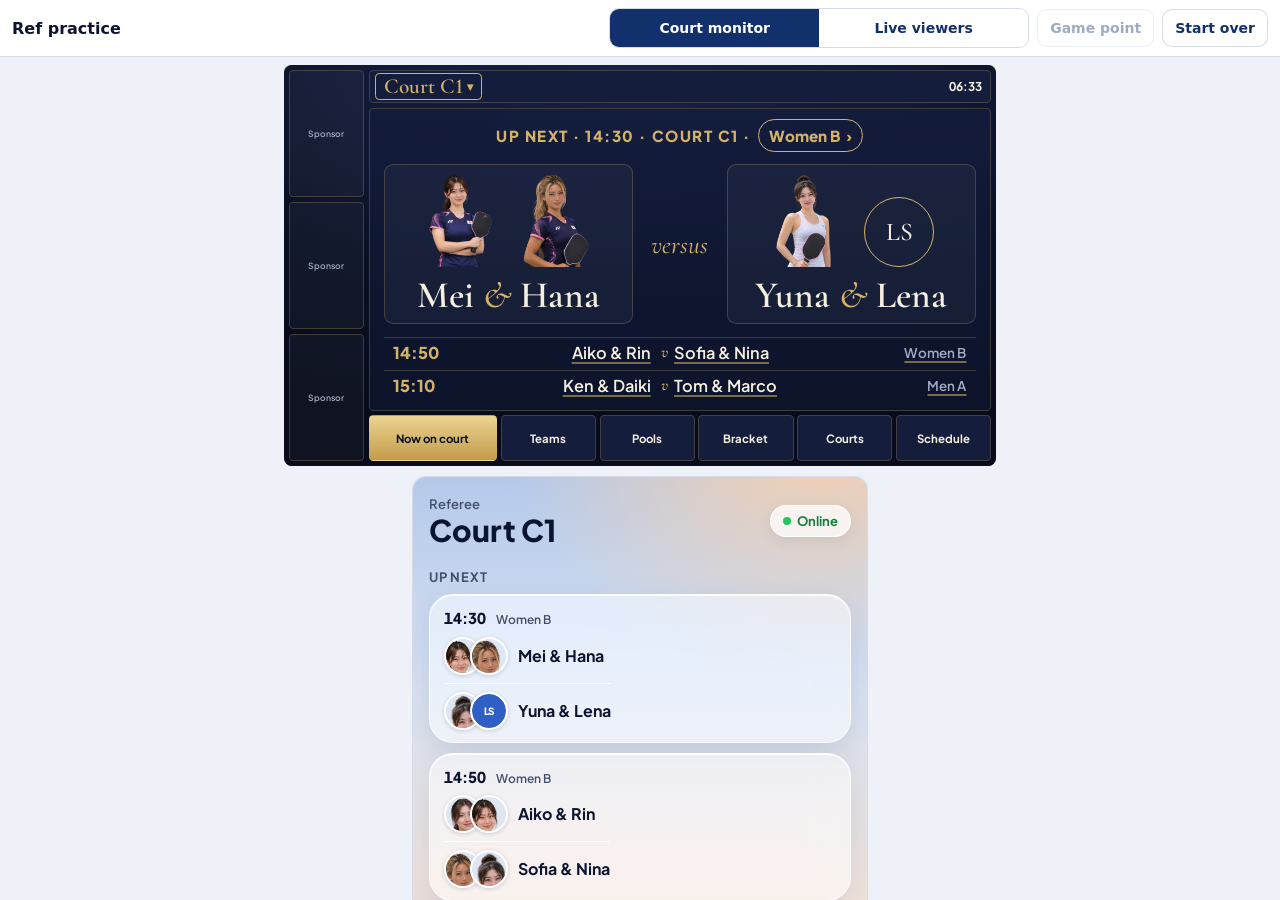
==== commit 778b78b4: "No subtitle in the top bar Co-Authored-By: Claude Opus 5.5 <noreply@anthropic.com>" ====
--- a/index.html
+++ b/index.html
@@ -460,7 +460,6 @@
       <div class="pbar">
         <div class="ptitle">
           <b>Ref practice</b>
-          <small>Made-up matches. Nothing is saved.</small>
         </div>
         <div class="pswitch" role="tablist">
           <button data-screen="monitor" class="on" onclick="showScreen('monitor')">
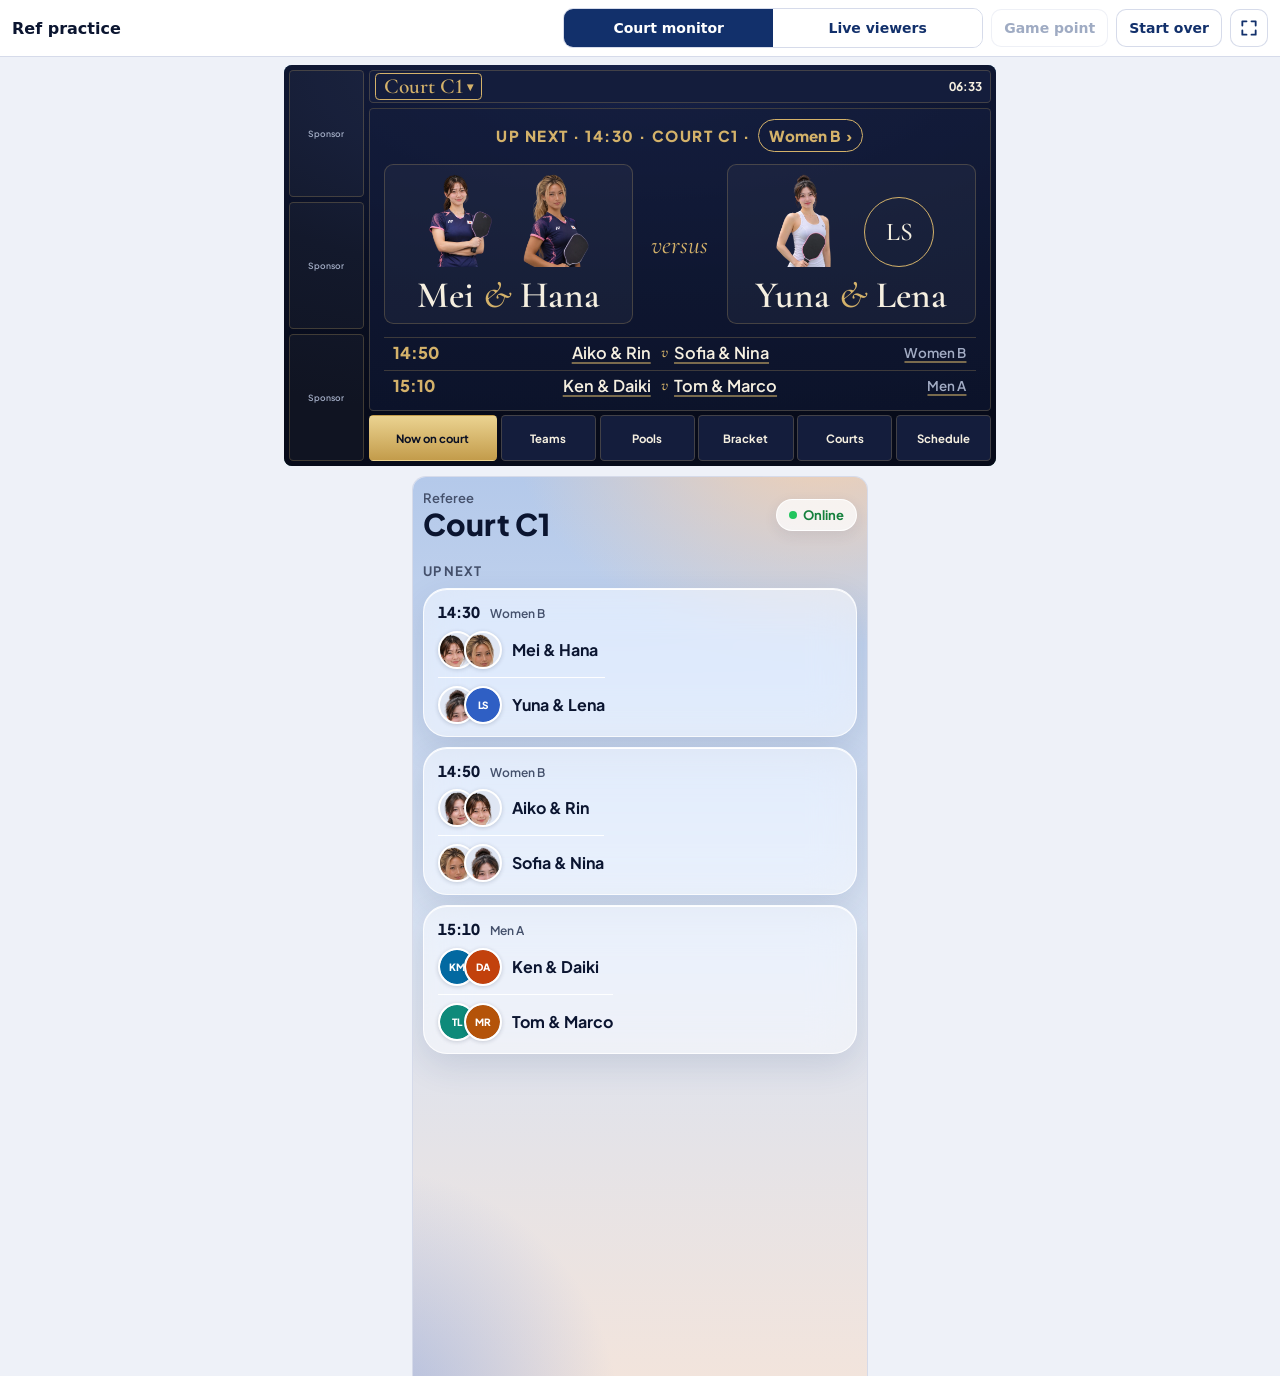
==== commit 123a104b: "Ref page a full screen tall, scrolling on down the page, and a ref-only button Co-Authored-By: Claud" ====
--- a/index.html
+++ b/index.html
@@ -294,9 +294,8 @@
       body.practice #practice {
         display: flex;
         flex-direction: column;
-        /* Exactly the screen, so the picture stays in view while the ref taps below it. */
-        height: 100dvh;
-        min-height: 560px;
+        /* Taller than the screen: the ref page below gets a whole screen of its own, and
+           scrolling past its bottom carries on down the page, so none of it is cut off. */
       }
       .pbar {
         display: flex;
@@ -360,11 +359,82 @@
         background: var(--navy);
         color: #fff;
       }
-      /* Too narrow for one line (a phone): the switch takes the second line, full width. */
+      .pbar .short {
+        display: none;
+      }
+      .pbar .short svg {
+        width: 18px;
+        height: 18px;
+      }
+      .pbar .picon {
+        flex: none;
+        width: 38px;
+        padding: 0;
+        display: inline-flex;
+        align-items: center;
+        justify-content: center;
+      }
+      .picon svg {
+        width: 20px;
+        height: 20px;
+      }
+      .picon .shrink,
+      body.refonly .picon .grow {
+        display: none;
+      }
+      body.refonly .picon .shrink {
+        display: inline;
+      }
+      /* Ref page only: no monitor or stream, and the ref page fills what's left. */
+      body.refonly .pscreen,
+      body.refonly .pswitch {
+        display: none;
+      }
+      body.refonly.practice #practice {
+        height: 100dvh;
+      }
+      body.refonly #practice .pref {
+        flex: 1;
+        height: auto;
+        min-height: 0;
+      }
+      /* The title takes the room the switch leaves. */
+      body.refonly .pbar .ptitle {
+        display: block;
+      }
+      /* A phone: still one line, without the title and with shorter words. */
       @media (max-width: 599px) {
+        .pbar {
+          flex-wrap: nowrap;
+          gap: 6px;
+          padding-left: 8px;
+          padding-right: 8px;
+        }
+        .pbar .ptitle {
+          display: none;
+        }
         .pswitch {
-          order: 1;
-          flex-basis: 100%;
+          flex: 1 1 auto;
+          min-width: 0;
+        }
+        .pbar button,
+        .pswitch button {
+          padding: 0 8px;
+          font-size: 13px;
+          white-space: nowrap;
+        }
+        .pbar .long {
+          display: none;
+        }
+        .pbar .short {
+          display: inline-flex;
+        }
+        #pRestart {
+          width: 38px;
+          padding: 0;
+          justify-content: center;
+          align-items: center;
+          display: inline-flex;
         }
       }
       .pscreen .frame {
@@ -372,8 +442,9 @@
         border-radius: 8px;
       }
       #practice .pref {
-        flex: 1;
-        min-height: 0;
+        /* As tall as a phone's screen, like the ref page on its own. */
+        height: 100dvh;
+        min-height: 480px;
         display: flex;
         width: 100%;
         max-width: 480px;
@@ -463,12 +534,49 @@
         </div>
         <div class="pswitch" role="tablist">
           <button data-screen="monitor" class="on" onclick="showScreen('monitor')">
-            Court monitor
+            <span class="long">Court monitor</span><span class="short">Monitor</span>
           </button>
-          <button data-screen="live" onclick="showScreen('live')">Live viewers</button>
+          <button data-screen="live" onclick="showScreen('live')">
+            <span class="long">Live viewers</span><span class="short">Viewers</span>
+          </button>
         </div>
         <button id="pSkip" onclick="skipToGamePoint()" disabled>Game point</button>
-        <button onclick="startOver()">Start over</button>
+        <button id="pRestart" onclick="startOver()" title="Start over" aria-label="Start over">
+          <span class="long">Start over</span
+          ><span class="short"
+            ><svg
+              viewBox="0 0 24 24"
+              fill="none"
+              stroke="currentColor"
+              stroke-width="2.2"
+              stroke-linecap="round"
+              stroke-linejoin="round"
+              aria-hidden="true"
+            >
+              <path d="M3 12a9 9 0 1 0 3-6.7L3 8" />
+              <path d="M3 3v5h5" /></svg
+          ></span>
+        </button>
+        <button
+          id="pFull"
+          class="picon"
+          onclick="refOnly()"
+          title="Ref page only"
+          aria-label="Ref page only"
+        >
+          <svg
+            viewBox="0 0 24 24"
+            fill="none"
+            stroke="currentColor"
+            stroke-width="2.2"
+            stroke-linecap="round"
+            stroke-linejoin="round"
+            aria-hidden="true"
+          >
+            <path class="grow" d="M4 9V4h5M20 9V4h-5M4 15v5h5M20 15v5h-5" />
+            <path class="shrink" d="M9 4v5H4M15 4v5h5M9 20v-5H4M15 20v-5h5" />
+          </svg>
+        </button>
       </div>
       <section class="pscreen" id="pScreen"></section>
       <section class="pref" id="pRef"></section>
@@ -1706,6 +1814,23 @@
         sendMonitor();
       });
       /* ─────────────── ref practice ─────────────── */
+      // The ref page on its own, the whole screen, as at the court; again to bring the
+      // monitor and stream back.
+      function refOnly() {
+        const on = document.body.classList.toggle('refonly');
+        const label = on ? 'Show the monitor and stream' : 'Ref page only';
+        $('pFull').title = label;
+        $('pFull').setAttribute('aria-label', label);
+        window.scrollTo(0, 0);
+        for (const frame of document.querySelectorAll('#practice iframe')) {
+          try {
+            frame.contentWindow.dispatchEvent(new Event('resize'));
+          } catch {
+            // Not loaded yet: it measures itself when it is.
+          }
+        }
+      }
+
       function showScreen(name) {
         $('liveBox').hidden = name !== 'live';
         $('monitorBox').hidden = name !== 'monitor';
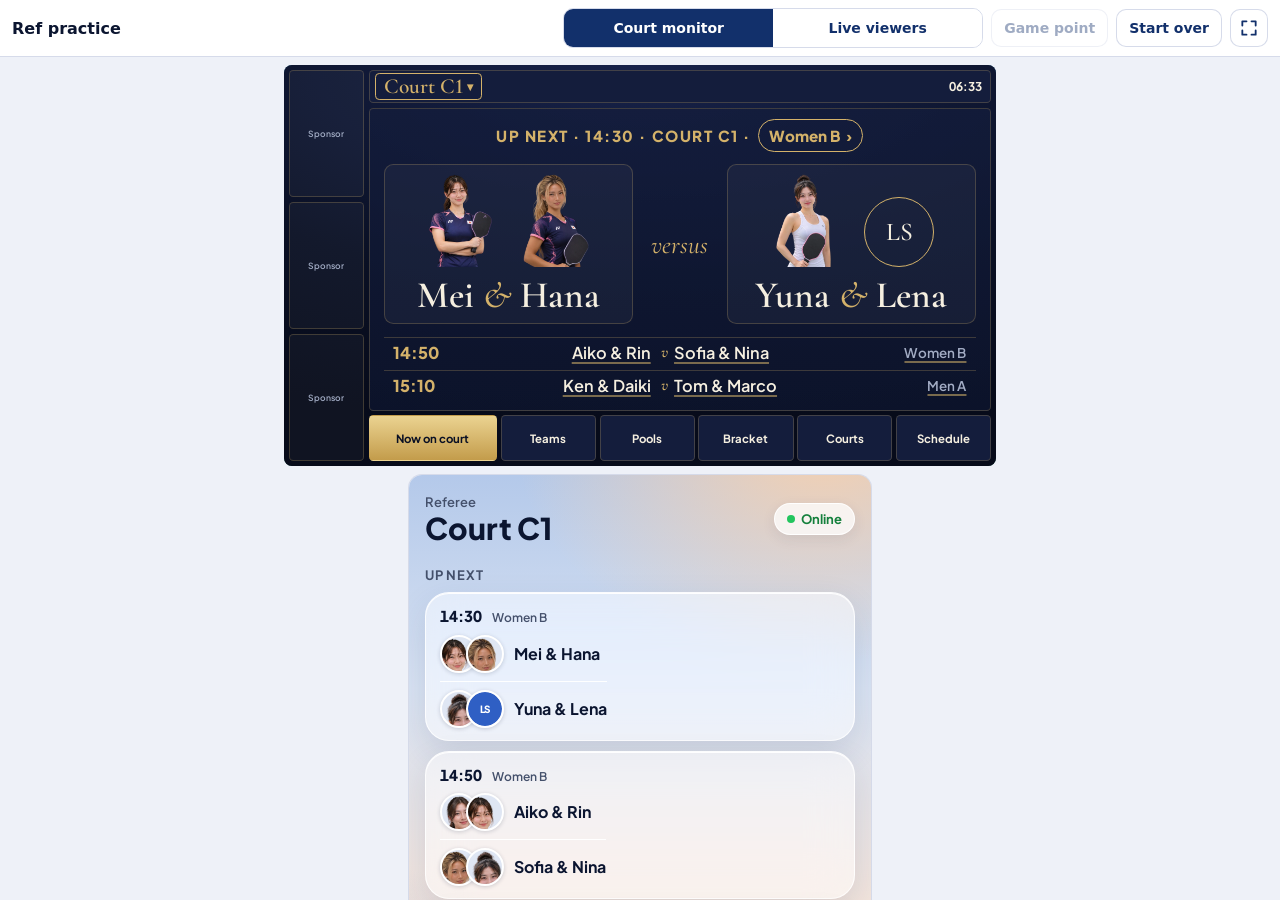
==== commit 59a07fa4: "Page pinned to the screen; only the ref page scrolls Co-Authored-By: Claude Opus 5.5 <noreply@anthro" ====
--- a/index.html
+++ b/index.html
@@ -291,11 +291,18 @@
       #practice {
         display: none;
       }
+      /* Exactly the screen and pinned there: the page itself never scrolls, only the ref
+         page inside it does, the same in every browser. */
+      html:has(body.practice),
+      body.practice {
+        overflow: hidden;
+        overscroll-behavior: none;
+      }
       body.practice #practice {
+        position: fixed;
+        inset: 0;
         display: flex;
         flex-direction: column;
-        /* Taller than the screen: the ref page below gets a whole screen of its own, and
-           scrolling past its bottom carries on down the page, so none of it is cut off. */
       }
       .pbar {
         display: flex;
@@ -390,14 +397,6 @@
       body.refonly .pswitch {
         display: none;
       }
-      body.refonly.practice #practice {
-        height: 100dvh;
-      }
-      body.refonly #practice .pref {
-        flex: 1;
-        height: auto;
-        min-height: 0;
-      }
       /* The title takes the room the switch leaves. */
       body.refonly .pbar .ptitle {
         display: block;
@@ -442,14 +441,14 @@
         border-radius: 8px;
       }
       #practice .pref {
-        /* As tall as a phone's screen, like the ref page on its own. */
-        height: 100dvh;
-        min-height: 480px;
+        /* Down to the bottom of the screen; the ref page scrolls inside it. */
+        flex: 1;
+        min-height: 0;
         display: flex;
         width: 100%;
         max-width: 480px;
-        margin: 10px auto 0;
-        padding: 0 12px env(safe-area-inset-bottom);
+        margin: 8px auto 0;
+        padding: 0 8px env(safe-area-inset-bottom);
       }
       .pref .phone {
         flex: 1;
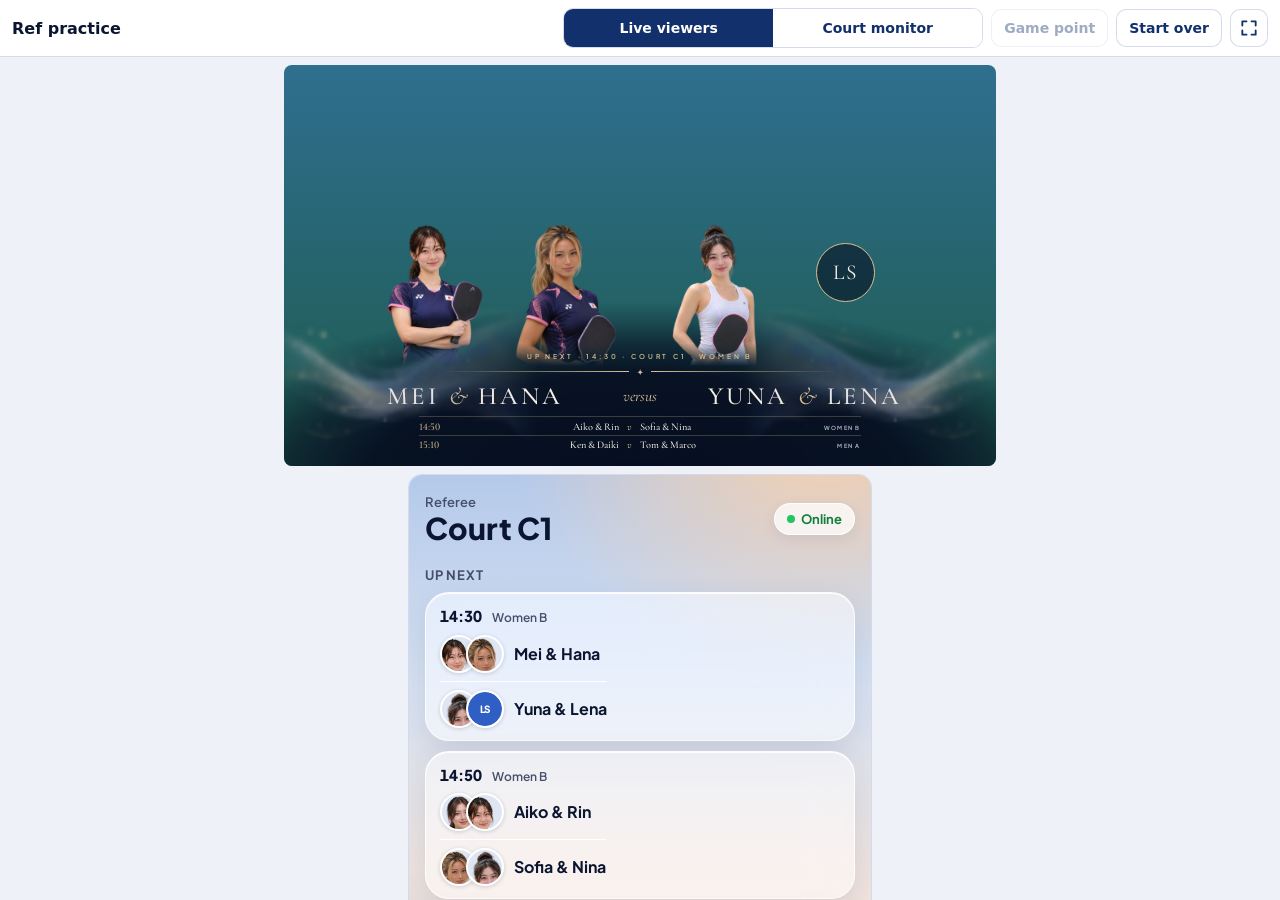
==== commit ebd3764e: "Live viewers first and shown at the start Co-Authored-By: Claude Opus 5.5 <noreply@anthropic.com>" ====
--- a/index.html
+++ b/index.html
@@ -532,11 +532,11 @@
           <b>Ref practice</b>
         </div>
         <div class="pswitch" role="tablist">
-          <button data-screen="monitor" class="on" onclick="showScreen('monitor')">
+          <button data-screen="live" class="on" onclick="showScreen('live')">
+            <span class="long">Live viewers</span><span class="short">Viewers</span>
+          </button>
+          <button data-screen="monitor" onclick="showScreen('monitor')">
             <span class="long">Court monitor</span><span class="short">Monitor</span>
-          </button>
-          <button data-screen="live" onclick="showScreen('live')">
-            <span class="long">Live viewers</span><span class="short">Viewers</span>
           </button>
         </div>
         <button id="pSkip" onclick="skipToGamePoint()" disabled>Game point</button>
@@ -1852,7 +1852,7 @@
         setView(true, true);
         $('pScreen').append($('liveBox'), $('monitorBox'));
         $('pRef').append(document.querySelector('#pair .phone'));
-        showScreen('monitor');
+        showScreen('live');
         const followRef = update;
         update = function () {
           followRef();
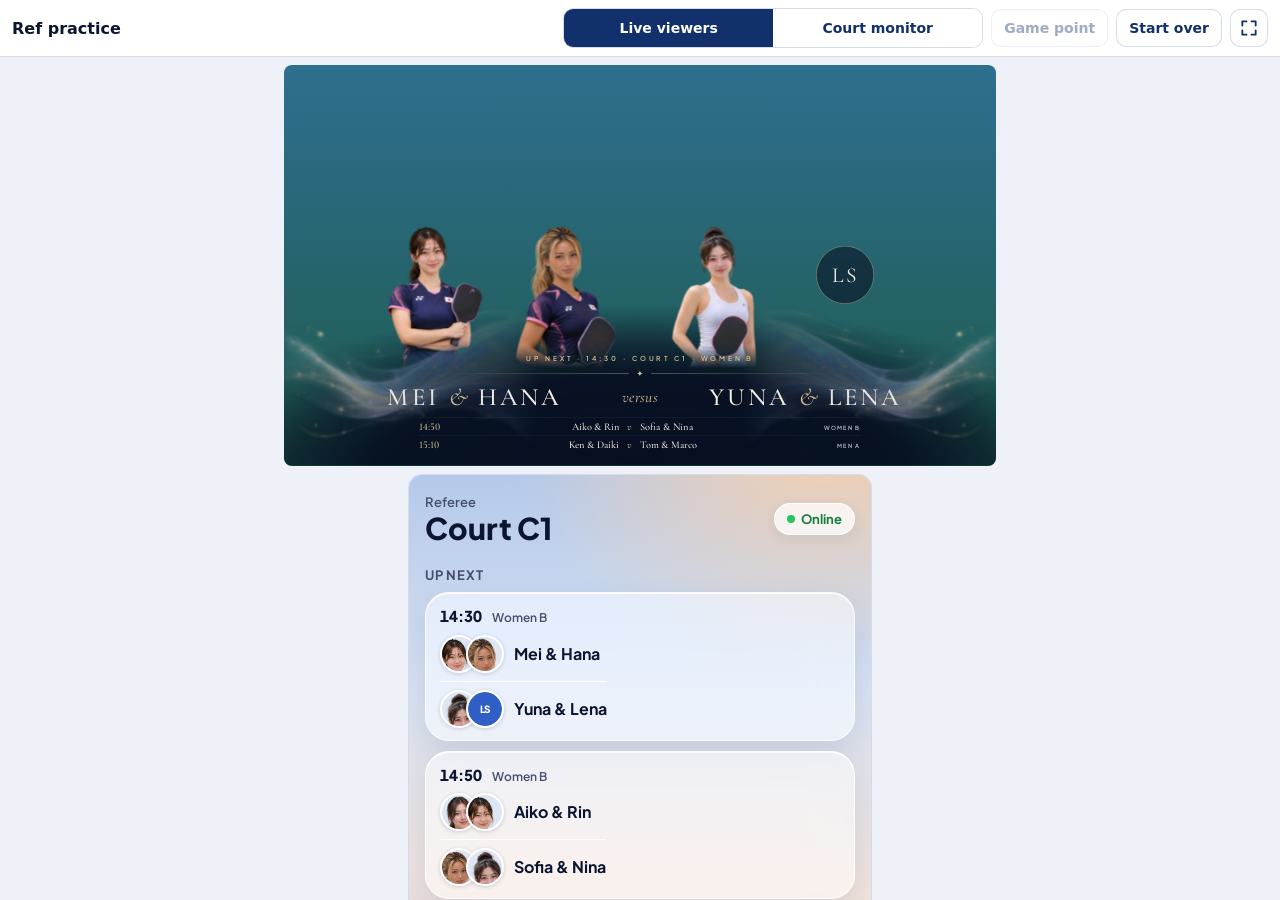
==== commit 482e99f2: "Screens drawn full size and shrunk, so text matches OBS on phones Co-Authored-By: Claude Opus 5.5 <n" ====
--- a/index.html
+++ b/index.html
@@ -109,6 +109,18 @@
         height: 100%;
         border: 0;
         background: transparent;
+      }
+      /* Drawn at the stream's real size and shrunk to fit (see fitFrames), so it looks as
+         it does in OBS. Drawn small, a phone would enlarge the smallest text to its
+         minimum size and the graphic would come out wrong. */
+      .frame > iframe {
+        inset: auto;
+        left: 0;
+        top: 0;
+        width: 1920px;
+        height: 1080px;
+        transform-origin: 0 0;
+        transform: scale(var(--fit, 0.2));
       }
       .play {
         margin-top: 8px;
@@ -914,6 +926,23 @@
       ];
       const stageInfo = (stage) => STAGES.find((row) => row.stage === stage);
       const $ = (id) => document.getElementById(id);
+
+      // Each 1920×1080 screen shrinks to the width of its box, now and whenever it changes.
+      const fitting = new ResizeObserver((entries) => {
+        for (const entry of entries) {
+          const width = entry.target.clientWidth;
+          if (width) entry.target.style.setProperty('--fit', width / 1920);
+        }
+      });
+      function fitFrames(root = document) {
+        root.querySelectorAll?.('.frame').forEach((box) => fitting.observe(box));
+        if (root.classList?.contains('frame')) fitting.observe(root);
+      }
+      fitFrames();
+      new MutationObserver((changes) => {
+        for (const change of changes) change.addedNodes.forEach((node) => fitFrames(node));
+      }).observe(document.body, { childList: true, subtree: true });
+
       const person = (name, dupr, age, photo = null) => ({ name, dupr, age, photo });
       const pair = (name, players) => ({
         name,
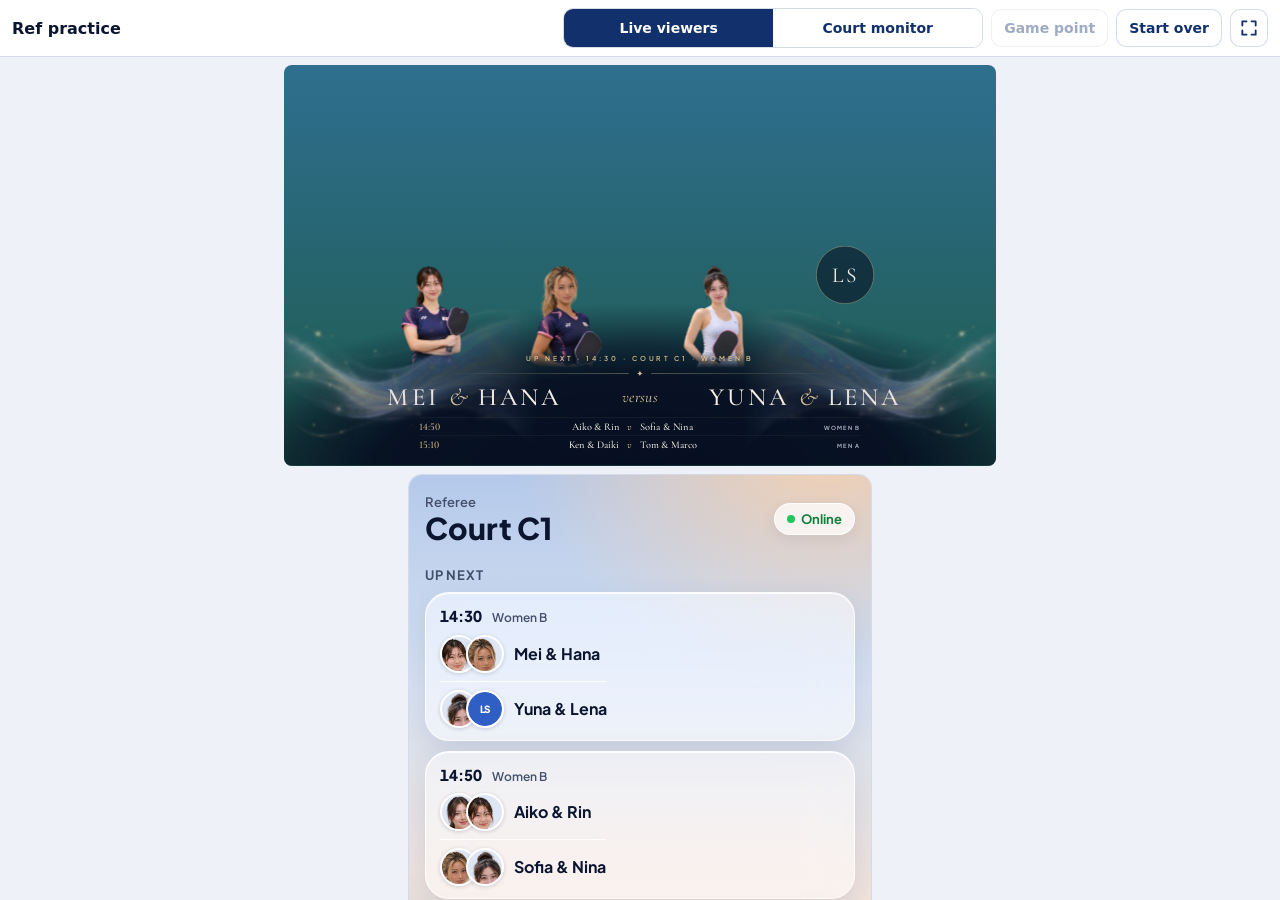
==== commit cdd10753: "Back to setup until the first point; an unsigned result gives way after a minute; screens stay up to" ====
--- a/index.html
+++ b/index.html
@@ -764,7 +764,7 @@
         },
         {
           name: 'Match result',
-          when: 'The ref finishes the match.',
+          when: 'The ref finishes the match. Up for a minute, or until signed.',
           state: {
             scoreboard: null,
             graphic: graphic('RESULT', {
@@ -775,7 +775,7 @@
         },
         {
           name: 'Up next and order of play',
-          when: 'Before the first match, and each time signing is completed.',
+          when: 'Before the first match, after signing, or a minute after an unsigned result.',
           state: {
             scoreboard: null,
             graphic: graphic('UP_NEXT', {
@@ -916,13 +916,17 @@
         {
           stage: 'UP_NEXT',
           name: 'Up next',
-          cause: 'Before the first match, or signing completed',
+          cause: 'Before the first match, after signing, or a minute after the result',
         },
         { stage: 'INTRO', name: 'Match intro', cause: 'Ref called the players' },
         { stage: 'TOSS', name: 'Coin toss', cause: 'A player pressed their name' },
         { stage: 'PLAYERS', name: 'Player cards', cause: 'Phone back with the ref' },
         { stage: 'SCORE', name: 'Scoreboard', cause: 'Ref started the match' },
-        { stage: 'RESULT', name: 'Match result', cause: 'Ref finished the match' },
+        {
+          stage: 'RESULT',
+          name: 'Match result',
+          cause: 'Ref finished the match (1 minute, or until signed)',
+        },
       ];
       const stageInfo = (stage) => STAGES.find((row) => row.stage === stage);
       const $ = (id) => document.getElementById(id);
@@ -1012,6 +1016,7 @@
             completed: false,
             signatures: [],
             savedAt: 0,
+            savedTime: 0,
           };
         }
         sim = {
@@ -1061,6 +1066,7 @@
           `ref.html?tournament=demo&court=${COURT_NAMES.indexOf(refCourt) + 1}&sandbox=1${resume ? `&resume=${resume}` : ''}`;
       }
 
+      const RESULT_SHOWN_MS = 60000;
       const isFinished = (live) => live.scoring?.status === 'FINISHED';
 
       // Where one court has got to: which stage, and which of its matches.
@@ -1068,7 +1074,10 @@
         const line = matches.map((match, index) => ({ index, live: sim.live[match.id] }));
         const pick = (stage, row) => ({ stage, index: row.index });
 
-        const playing = line.find((row) => row.live.scoring?.status === 'IN_PROGRESS');
+        // Two under way means one was left behind: the one scored last is the real one.
+        const playing = line
+          .filter((row) => row.live.scoring?.status === 'IN_PROGRESS')
+          .reduce((a, b) => (a && a.live.savedAt >= b.live.savedAt ? a : b), null);
         if (playing) return pick('SCORE', playing);
         const waiting = line.filter((row) => !isFinished(row.live));
         const tossing = waiting.find((row) => row.live.tossLive);
@@ -1081,7 +1090,9 @@
         const refereed = line.filter((row) => isFinished(row.live));
         if (refereed.length) {
           const latest = refereed.reduce((a, b) => (b.live.savedAt > a.live.savedAt ? b : a));
-          if (!latest.live.completed) return pick('RESULT', latest);
+          // Unsigned, the result stays up for a minute, then gives way to what's next.
+          const shownLongEnough = Date.now() - latest.live.savedTime >= RESULT_SHOWN_MS;
+          if (!latest.live.completed && !shownLongEnough) return pick('RESULT', latest);
         }
         if (waiting.length) return pick('UP_NEXT', waiting[0]);
         return { stage: null, index: 0 };
@@ -1135,6 +1146,7 @@
         live.scoring = { ...live.scoring, ...body };
         live.history.push(copy(live.scoring));
         live.savedAt = ++sim.clock;
+        live.savedTime = Date.now();
       }
 
       const newScoring = (match, serving, serverAnchor, receiverAnchor) => ({
@@ -1254,6 +1266,7 @@
             live.signatures = [];
             live.completed = false;
             live.savedAt = ++sim.clock;
+            live.savedTime = Date.now();
             addLog('Ref pressed Undo');
             return ok({ data: live.scoring });
           case 'GET signatures':
@@ -1890,6 +1903,13 @@
         update();
       }
 
+      // An unsigned result runs out by itself, with nobody pressing anything.
+      setInterval(() => {
+        const before = `${sim.stage}:${sim.index}`;
+        findStage();
+        if (`${sim.stage}:${sim.index}` !== before) update();
+      }, 1000);
+
       startPractice();
     </script>
   </body>
